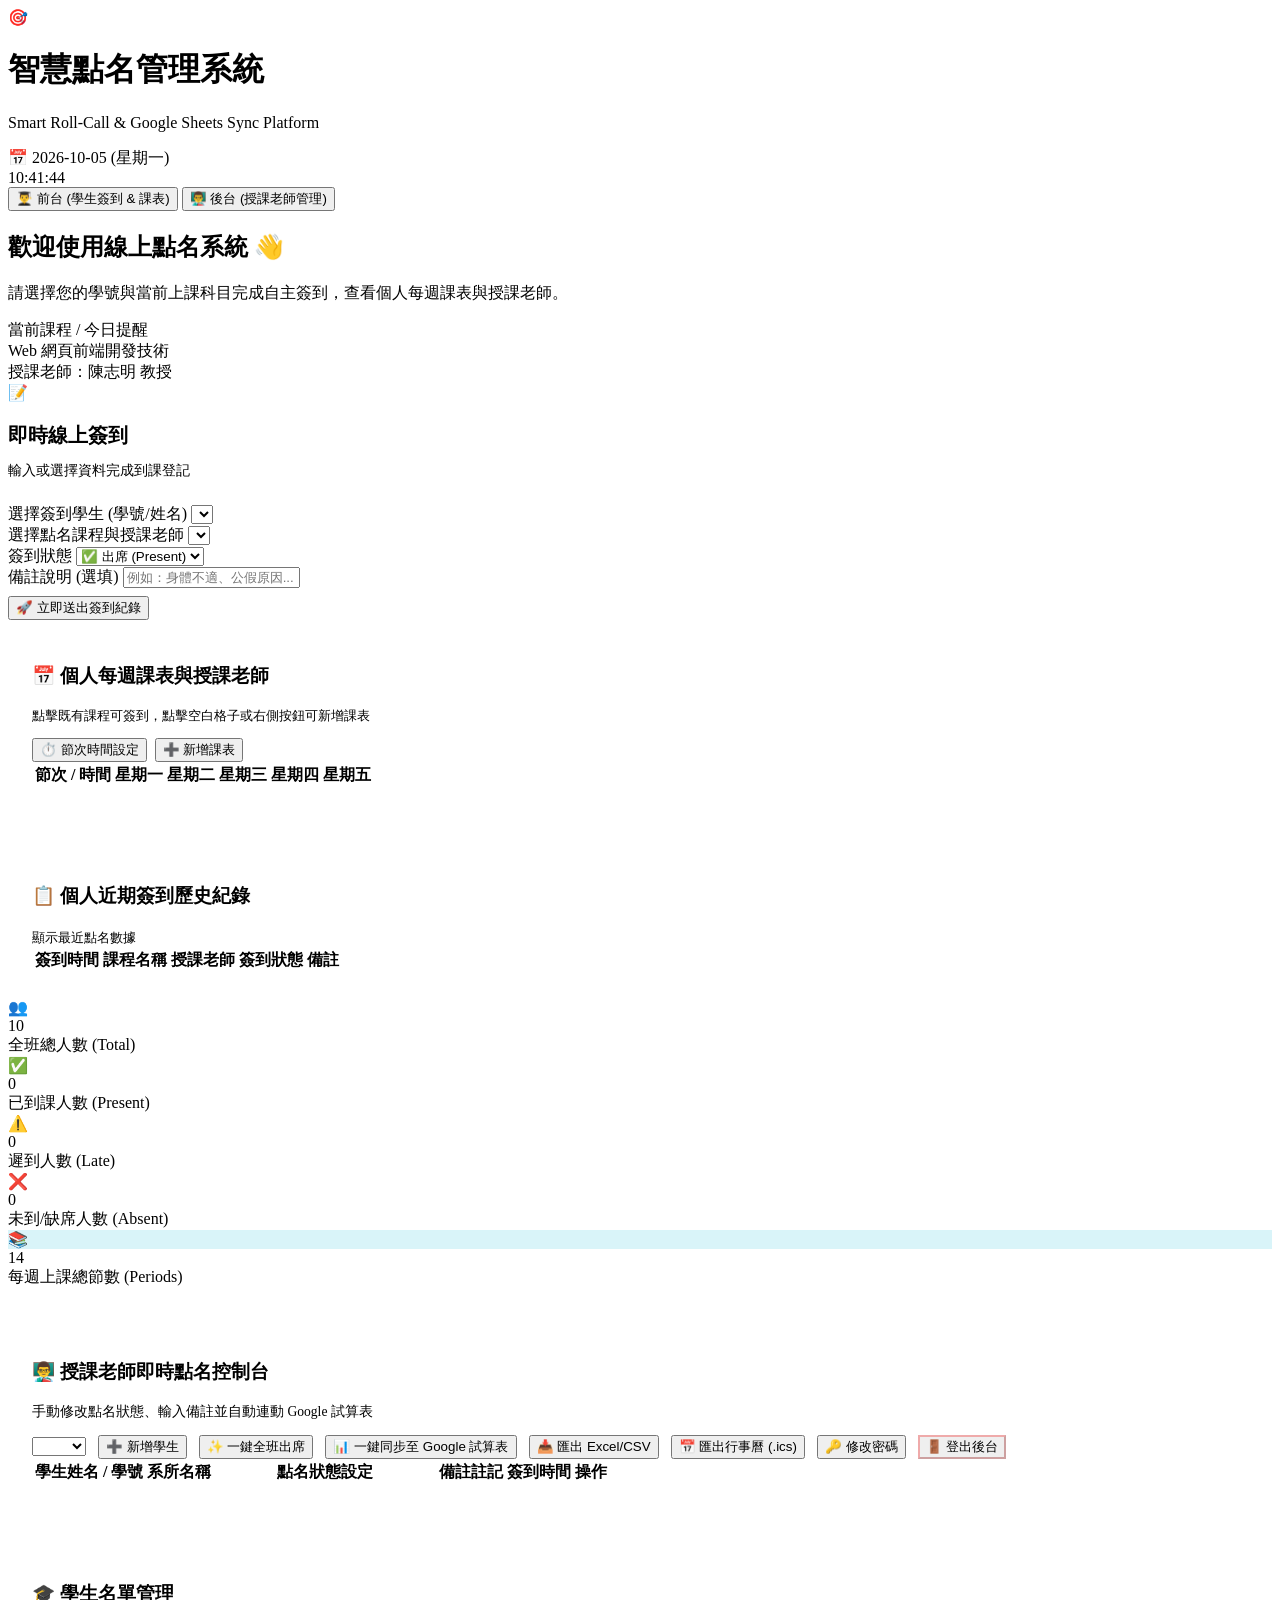
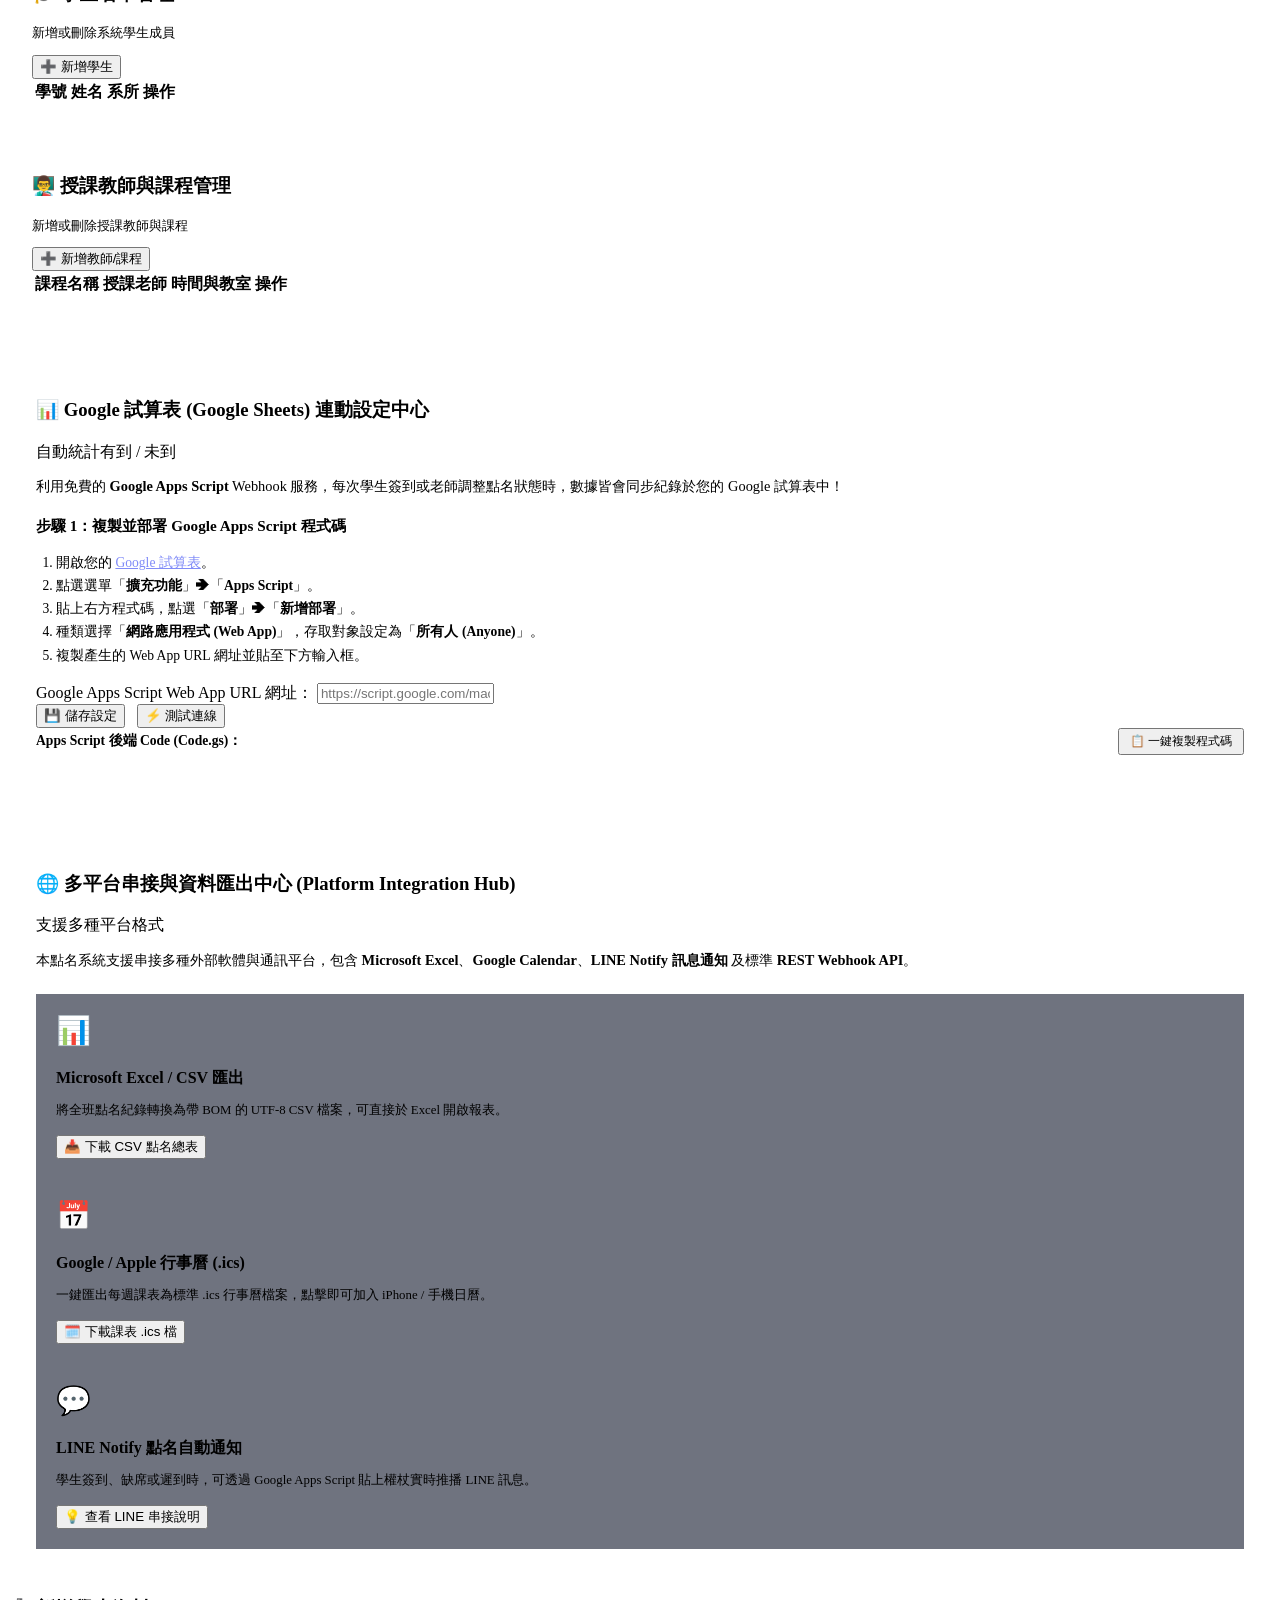
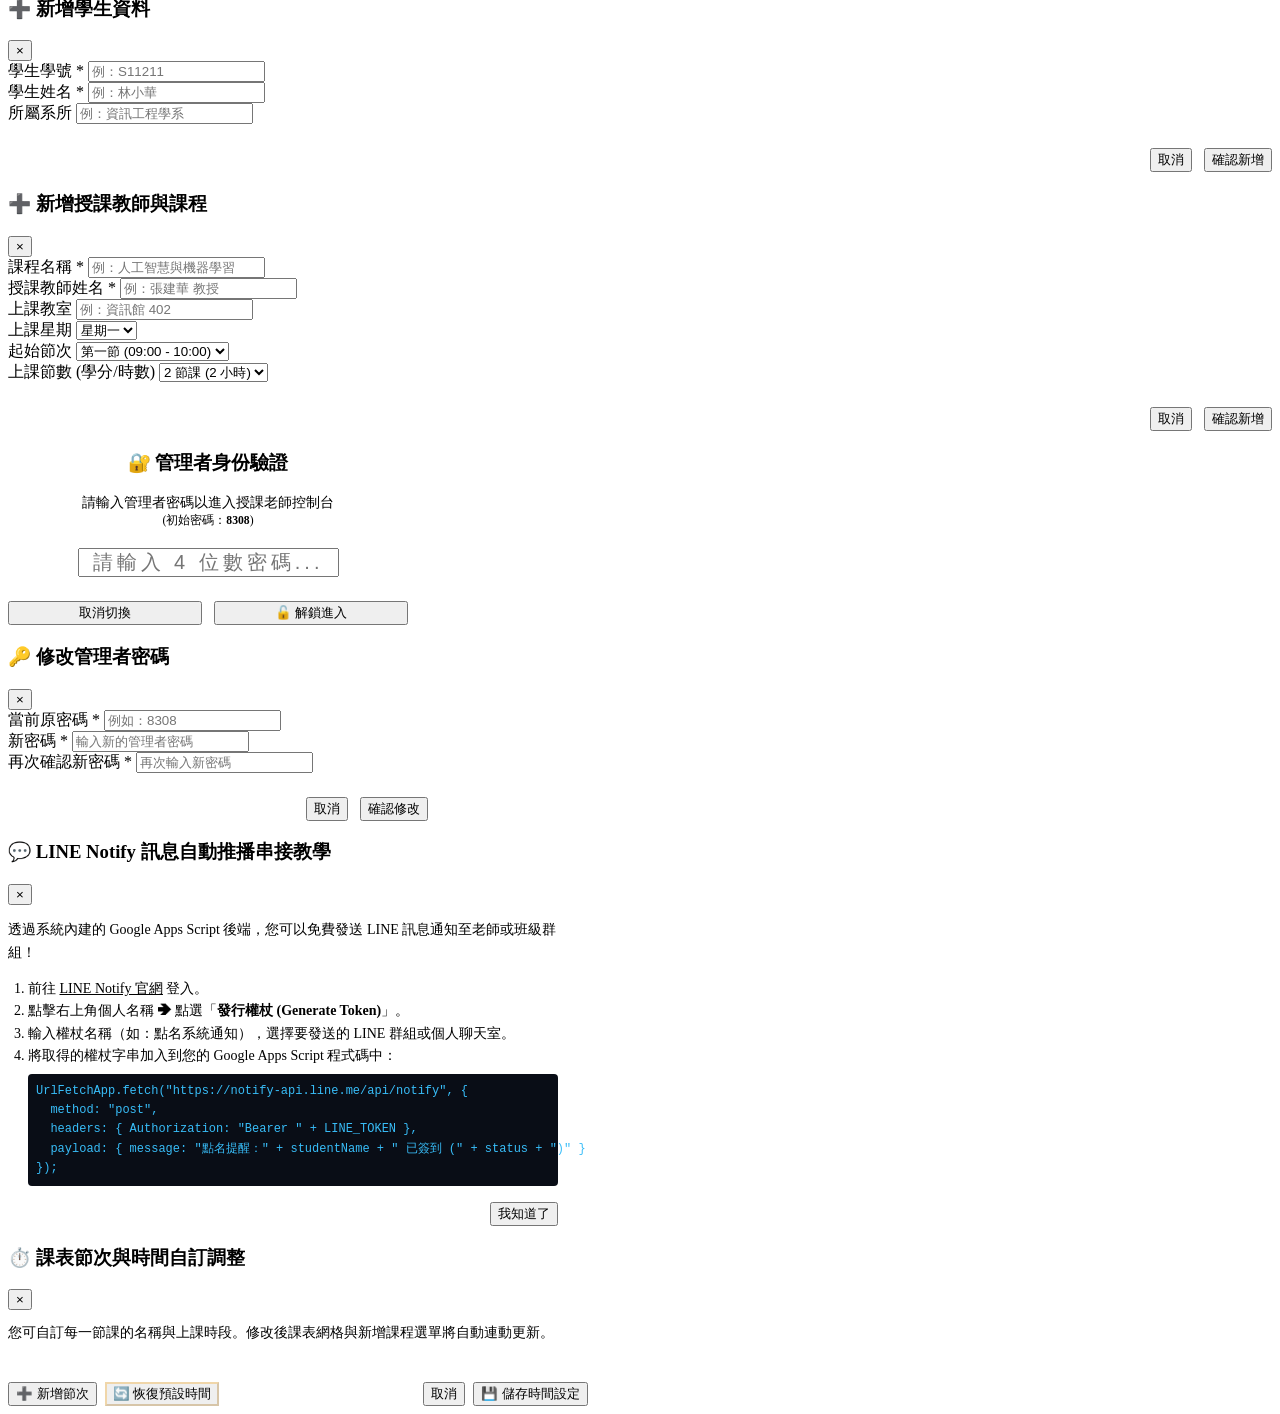
==== index.html @ 52d5bd43 "Add files via upload" ====
<!DOCTYPE html>
<html lang="zh-TW">
<head>
  <meta charset="UTF-8">
  <meta name="viewport" content="width=device-width, initial-scale=1.0">
  <title>智慧點名系統 - Google 試算表連動與個人課表</title>
  <meta name="description" content="包含 Google 試算表自動統計、今天日期時間顯示、個人課表及授課老師資訊的前後台智慧點名系統。">
  <!-- Stylesheets -->
  <link rel="stylesheet" href="css/style.css">
</head>
<body>

  <!-- Top Navigation Header -->
  <header class="app-header">
    <div class="brand-title">
      <div class="brand-icon">🎯</div>
      <div class="brand-text">
        <h1>智慧點名管理系統</h1>
        <p>Smart Roll-Call & Google Sheets Sync Platform</p>
      </div>
    </div>

    <!-- Today's Date & Live Time Widget -->
    <div class="datetime-header-widget">
      <div class="datetime-date" id="header-date">📅 2026-10-05 (星期一)</div>
      <div class="datetime-time" id="header-time">10:41:44</div>
    </div>

    <!-- Role Switcher Tabs (前台/後台) -->
    <div class="role-switch-container">
      <button id="btn-role-student" class="role-btn active">
        <span>👨‍🎓</span> 前台 (學生簽到 & 課表)
      </button>
      <button id="btn-role-teacher" class="role-btn">
        <span>👨‍🏫</span> 後台 (授課老師管理)
      </button>
    </div>
  </header>

  <!-- Main Content Layout -->
  <main class="app-content">

    <!-- =================================================================== -->
    <!-- FRONT-END: STUDENT PORTAL (前台：學生簽到 & 個人課表)               -->
    <!-- =================================================================== -->
    <section id="view-student-portal" class="view-section active-view">
      
      <!-- Banner -->
      <div class="hero-banner">
        <div class="hero-text">
          <h2>歡迎使用線上點名系統 👋</h2>
          <p>請選擇您的學號與當前上課科目完成自主簽到，查看個人每週課表與授課老師。</p>
        </div>
        <div class="today-course-badge">
          <div class="label">當前課程 / 今日提醒</div>
          <div class="title" id="hero-current-course">Web 網頁前端開發技術</div>
          <div class="teacher" id="hero-current-teacher">授課老師：陳志明 教授</div>
        </div>
      </div>

      <div class="grid-sidebar">
        
        <!-- Left: Quick Check-In Form Card -->
        <div class="glass-panel checkin-card">
          <div class="checkin-avatar-wrap">
            <div class="checkin-avatar">📝</div>
          </div>
          <h3 style="margin-bottom: 0.5rem; font-size: 1.25rem;">即時線上簽到</h3>
          <p style="font-size: 0.85rem; color: var(--text-muted); margin-bottom: 1.5rem;">輸入或選擇資料完成到課登記</p>

          <div class="input-group">
            <label for="checkin-student-select">選擇簽到學生 (學號/姓名)</label>
            <select id="checkin-student-select" class="custom-input select-input">
              <!-- Populated dynamically -->
            </select>
          </div>

          <div class="input-group">
            <label for="checkin-course-select">選擇點名課程與授課老師</label>
            <select id="checkin-course-select" class="custom-input select-input">
              <!-- Populated dynamically -->
            </select>
          </div>

          <div class="input-group">
            <label for="checkin-status-select">簽到狀態</label>
            <select id="checkin-status-select" class="custom-input select-input">
              <option value="出席">✅ 出席 (Present)</option>
              <option value="遲到">⚠️ 遲到 (Late)</option>
              <option value="請假">ℹ️ 請假 (Leave)</option>
              <option value="缺席">❌ 缺席 (Absent)</option>
            </select>
          </div>

          <div class="input-group">
            <label for="checkin-note-input">備註說明 (選填)</label>
            <input type="text" id="checkin-note-input" class="custom-input" placeholder="例如：身體不適、公假原因..." />
          </div>

          <button id="btn-checkin-submit" class="btn btn-primary btn-full" style="margin-top: 0.5rem;">
            <span>🚀</span> 立即送出簽到紀錄
          </button>
        </div>

        <!-- Right: Student Personal Timetable (個人課表) -->
        <div class="glass-panel" style="padding: 1.5rem;">
          <div class="section-header">
            <div>
              <h3><span>📅</span> 個人每週課表與授課老師</h3>
              <p style="font-size: 0.8rem; color: var(--text-muted);">點擊既有課程可簽到，點擊空白格子或右側按鈕可新增課表</p>
            </div>
            <div style="display:flex; gap:0.5rem; flex-wrap:wrap;">
              <button class="btn btn-outline btn-sm" onclick="openTimeslotsEditorModal()">
                <span>⏱️</span> 節次時間設定
              </button>
              <button class="btn btn-primary btn-sm" onclick="openAddCourseModal()">
                <span>➕</span> 新增課表
              </button>
            </div>
          </div>

          <div class="timetable-wrapper">
            <table class="timetable">
              <thead>
                <tr>
                  <th class="period-col">節次 / 時間</th>
                  <th>星期一</th>
                  <th>星期二</th>
                  <th>星期三</th>
                  <th>星期四</th>
                  <th>星期五</th>
                </tr>
              </thead>
              <tbody id="timetable-grid-body">
                <!-- Timetable rows rendered via JS -->
              </tbody>
            </table>
          </div>
        </div>
      </div>

      <!-- Recent Personal Records Table -->
      <div class="glass-panel" style="margin-top: 1.75rem; padding: 1.5rem;">
        <div class="section-header">
          <h3><span>📋</span> 個人近期簽到歷史紀錄</h3>
          <span style="font-size: 0.8rem; color: var(--text-muted);">顯示最近點名數據</span>
        </div>

        <div class="data-table-container">
          <table class="data-table">
            <thead>
              <tr>
                <th>簽到時間</th>
                <th>課程名稱</th>
                <th>授課老師</th>
                <th>簽到狀態</th>
                <th>備註</th>
              </tr>
            </thead>
            <tbody id="student-history-tbody">
              <!-- Populated dynamically -->
            </tbody>
          </table>
        </div>
      </div>

    </section>

    <!-- =================================================================== -->
    <!-- BACK-END: TEACHER & ADMIN PORTAL (後台：授課老師管理 & 試算表統計)   -->
    <!-- =================================================================== -->
    <section id="view-teacher-portal" class="view-section">
      
      <!-- Top Stat Overview Cards -->
      <div class="grid-4" style="margin-bottom: 1.75rem; grid-template-columns: repeat(5, 1fr);">
        <div class="glass-panel stat-card">
          <div class="stat-icon total">👥</div>
          <div class="stat-info">
            <div class="num" id="stat-total-val">10</div>
            <div class="label">全班總人數 (Total)</div>
          </div>
        </div>

        <div class="glass-panel stat-card">
          <div class="stat-icon present">✅</div>
          <div class="stat-info">
            <div class="num" id="stat-present-val" style="color:var(--status-present);">0</div>
            <div class="label">已到課人數 (Present)</div>
          </div>
        </div>

        <div class="glass-panel stat-card">
          <div class="stat-icon late">⚠️</div>
          <div class="stat-info">
            <div class="num" id="stat-late-val" style="color:var(--status-late);">0</div>
            <div class="label">遲到人數 (Late)</div>
          </div>
        </div>

        <div class="glass-panel stat-card">
          <div class="stat-icon absent">❌</div>
          <div class="stat-info">
            <div class="num" id="stat-absent-val" style="color:var(--status-absent);">0</div>
            <div class="label">未到/缺席人數 (Absent)</div>
          </div>
        </div>

        <div class="glass-panel stat-card">
          <div class="stat-icon total" style="background:rgba(6,182,212,0.15); color:var(--accent-cyan); border-color:rgba(6,182,212,0.3);">📚</div>
          <div class="stat-info">
            <div class="num" id="stat-periods-val" style="color:var(--accent-cyan);">14</div>
            <div class="label">每週上課總節數 (Periods)</div>
          </div>
        </div>
      </div>

      <!-- Action Bar & Roll-Call Management -->
      <div class="glass-panel" style="padding: 1.5rem; margin-bottom: 1.75rem;">
        <div class="section-header" style="flex-wrap: wrap; gap: 1rem;">
          <div>
            <h3><span>👨‍🏫</span> 授課老師即時點名控制台</h3>
            <p style="font-size: 0.85rem; color: var(--text-muted);">手動修改點名狀態、輸入備註並自動連動 Google 試算表</p>
          </div>

          <div style="display:flex; gap: 0.75rem; flex-wrap: wrap; align-items: center;">
            <select id="admin-course-filter" class="custom-input select-input" style="width: auto; padding-right: 2rem;">
              <!-- Populated dynamically -->
            </select>

            <button class="btn btn-outline btn-sm" onclick="openModal('modal-add-student')">
              <span>➕</span> 新增學生
            </button>

            <button class="btn btn-success btn-sm" onclick="markAllPresent()">
              <span>✨</span> 一鍵全班出席
            </button>

            <button id="btn-sync-gsheet-now" class="btn btn-primary btn-sm">
              <span>📊</span> 一鍵同步至 Google 試算表
            </button>

            <button class="btn btn-outline btn-sm" onclick="exportAttendanceToCSV()">
              <span>📥</span> 匯出 Excel/CSV
            </button>

            <button class="btn btn-outline btn-sm" onclick="exportTimetableToICS()">
              <span>📅</span> 匯出行事曆 (.ics)
            </button>

            <button class="btn btn-outline btn-sm" onclick="openModal('modal-change-password')">
              <span>🔑</span> 修改密碼
            </button>

            <button class="btn btn-outline btn-sm" style="color:var(--status-absent); border-color:rgba(239,68,68,0.4);" onclick="handleAdminLogout()">
              <span>🚪</span> 登出後台
            </button>
          </div>
        </div>

        <!-- Student Roll Call List Table -->
        <div class="data-table-container">
          <table class="data-table">
            <thead>
              <tr>
                <th>學生姓名 / 學號</th>
                <th>系所名稱</th>
                <th style="min-width: 220px;">點名狀態設定</th>
                <th>備註註記</th>
                <th>簽到時間</th>
                <th>操作</th>
              </tr>
            </thead>
            <tbody id="admin-rollcall-tbody">
              <!-- Populated dynamically via JS -->
            </tbody>
          </table>
        </div>
      </div>

      <!-- Student & Teacher Management Grid -->
      <div class="grid-2" style="margin-bottom: 1.75rem;">
        
        <!-- Student Roster Management Card -->
        <div class="glass-panel" style="padding: 1.5rem;">
          <div class="section-header">
            <div>
              <h3><span>🎓</span> 學生名單管理</h3>
              <p style="font-size: 0.8rem; color: var(--text-muted);">新增或刪除系統學生成員</p>
            </div>
            <button class="btn btn-primary btn-sm" onclick="openModal('modal-add-student')">
              <span>➕</span> 新增學生
            </button>
          </div>

          <div class="data-table-container" style="max-height: 280px; overflow-y: auto;">
            <table class="data-table">
              <thead>
                <tr>
                  <th>學號</th>
                  <th>姓名</th>
                  <th>系所</th>
                  <th style="text-align: right;">操作</th>
                </tr>
              </thead>
              <tbody id="admin-student-list-tbody">
                <!-- Rendered via JS -->
              </tbody>
            </table>
          </div>
        </div>

        <!-- Teacher & Course Management Card -->
        <div class="glass-panel" style="padding: 1.5rem;">
          <div class="section-header">
            <div>
              <h3><span>👨‍🏫</span> 授課教師與課程管理</h3>
              <p style="font-size: 0.8rem; color: var(--text-muted);">新增或刪除授課教師與課程</p>
            </div>
            <button class="btn btn-primary btn-sm" onclick="openModal('modal-add-course')">
              <span>➕</span> 新增教師/課程
            </button>
          </div>

          <div class="data-table-container" style="max-height: 280px; overflow-y: auto;">
            <table class="data-table">
              <thead>
                <tr>
                  <th>課程名稱</th>
                  <th>授課老師</th>
                  <th>時間與教室</th>
                  <th style="text-align: right;">操作</th>
                </tr>
              </thead>
              <tbody id="admin-course-list-tbody">
                <!-- Rendered via JS -->
              </tbody>
            </table>
          </div>
        </div>

      </div>

      <!-- Google Sheets Setup & Configuration Panel -->
      <div class="glass-panel gsheet-config-card" style="padding: 1.75rem;">
        <div class="section-header">
          <h3><span>📊</span> Google 試算表 (Google Sheets) 連動設定中心</h3>
          <span class="status-pill present">自動統計有到 / 未到</span>
        </div>
        
        <p style="font-size: 0.9rem; color: var(--text-muted); margin-bottom: 1.25rem;">
          利用免費的 <strong>Google Apps Script</strong> Webhook 服務，每次學生簽到或老師調整點名狀態時，數據皆會同步紀錄於您的 Google 試算表中！
        </p>

        <div class="grid-2">
          
          <!-- Left: Apps Script Code Setup Instructions -->
          <div>
            <h4 style="font-size: 0.95rem; margin-bottom: 0.5rem; color: var(--accent-cyan);">步驟 1：複製並部署 Google Apps Script 程式碼</h4>
            <ol style="font-size: 0.85rem; color: var(--text-muted); padding-left: 1.25rem; line-height: 1.7; margin-bottom: 1rem;">
              <li>開啟您的 <a href="https://sheets.google.com" target="_blank" style="color: #818cf8;">Google 試算表</a>。</li>
              <li>點選選單「<strong>擴充功能</strong>」➔「<strong>Apps Script</strong>」。</li>
              <li>貼上右方程式碼，點選「<strong>部署</strong>」➔「<strong>新增部署</strong>」。</li>
              <li>種類選擇「<strong>網路應用程式 (Web App)</strong>」，存取對象設定為「<strong>所有人 (Anyone)</strong>」。</li>
              <li>複製產生的 Web App URL 網址並貼至下方輸入框。</li>
            </ol>

            <div class="input-group">
              <label for="gsheet-url-input">Google Apps Script Web App URL 網址：</label>
              <input type="text" id="gsheet-url-input" class="custom-input" placeholder="https://script.google.com/macros/s/.../exec" />
            </div>

            <div style="display: flex; gap: 0.75rem;">
              <button id="btn-save-gsheet-url" class="btn btn-primary btn-sm">💾 儲存設定</button>
              <button id="btn-test-gsheet" class="btn btn-outline btn-sm">⚡ 測試連線</button>
            </div>
          </div>

          <!-- Right: Code Generator Box -->
          <div style="position: relative;">
            <div style="display:flex; justify-content:space-between; align-items:center; margin-bottom: 0.4rem;">
              <span style="font-size: 0.85rem; font-weight: 600; color: var(--text-muted);">Apps Script 後端 Code (Code.gs)：</span>
              <button id="btn-copy-gas-code" class="btn btn-outline btn-sm" style="padding: 0.2rem 0.6rem; font-size: 0.75rem;">📋 一鍵複製程式碼</button>
            </div>
            <pre class="code-box" id="gas-script-code"><!-- Code.gs injected --></pre>
          </div>

        </div>

      </div>

      <!-- Multi-Platform Integration & Data Export Hub -->
      <div class="glass-panel" style="padding: 1.75rem; margin-top: 1.75rem;">
        <div class="section-header">
          <h3><span>🌐</span> 多平台串接與資料匯出中心 (Platform Integration Hub)</h3>
          <span class="status-pill present">支援多種平台格式</span>
        </div>

        <p style="font-size: 0.9rem; color: var(--text-muted); margin-bottom: 1.5rem;">
          本點名系統支援串接多種外部軟體與通訊平台，包含 <strong>Microsoft Excel</strong>、<strong>Google Calendar</strong>、<strong>LINE Notify 訊息通知</strong> 及標準 <strong>REST Webhook API</strong>。
        </p>

        <div class="grid-3">
          
          <!-- Card 1: Excel / CSV Export -->
          <div style="background: rgba(15,23,42,0.6); padding: 1.25rem; border-radius: var(--radius-md); border: 1px solid var(--border-color);">
            <div style="font-size: 1.75rem; margin-bottom: 0.5rem;">📊</div>
            <h4 style="font-size: 1rem; margin-bottom: 0.35rem;">Microsoft Excel / CSV 匯出</h4>
            <p style="font-size: 0.8rem; color: var(--text-muted); margin-bottom: 1rem;">將全班點名紀錄轉換為帶 BOM 的 UTF-8 CSV 檔案，可直接於 Excel 開啟報表。</p>
            <button class="btn btn-outline btn-sm btn-full" onclick="exportAttendanceToCSV()">📥 下載 CSV 點名總表</button>
          </div>

          <!-- Card 2: Google / Apple Calendar -->
          <div style="background: rgba(15,23,42,0.6); padding: 1.25rem; border-radius: var(--radius-md); border: 1px solid var(--border-color);">
            <div style="font-size: 1.75rem; margin-bottom: 0.5rem;">📅</div>
            <h4 style="font-size: 1rem; margin-bottom: 0.35rem;">Google / Apple 行事曆 (.ics)</h4>
            <p style="font-size: 0.8rem; color: var(--text-muted); margin-bottom: 1rem;">一鍵匯出每週課表為標準 .ics 行事曆檔案，點擊即可加入 iPhone / 手機日曆。</p>
            <button class="btn btn-outline btn-sm btn-full" onclick="exportTimetableToICS()">🗓️ 下載課表 .ics 檔</button>
          </div>

          <!-- Card 3: LINE Bot / LINE Notify -->
          <div style="background: rgba(15,23,42,0.6); padding: 1.25rem; border-radius: var(--radius-md); border: 1px solid var(--border-color);">
            <div style="font-size: 1.75rem; margin-bottom: 0.5rem;">💬</div>
            <h4 style="font-size: 1rem; margin-bottom: 0.35rem;">LINE Notify 點名自動通知</h4>
            <p style="font-size: 0.8rem; color: var(--text-muted); margin-bottom: 1rem;">學生簽到、缺席或遲到時，可透過 Google Apps Script 貼上權杖實時推播 LINE 訊息。</p>
            <button class="btn btn-outline btn-sm btn-full" onclick="openModal('modal-line-notify-info')">💡 查看 LINE 串接說明</button>
          </div>

        </div>
      </div>

    </section>

  </main>

  <!-- =================================================================== -->
  <!-- MODAL: ADD NEW STUDENT (新增學生彈出視窗)                           -->
  <!-- =================================================================== -->
  <div id="modal-add-student" class="modal-overlay">
    <div class="modal-content">
      <div class="modal-header">
        <h3>➕ 新增學生資料</h3>
        <button class="modal-close" onclick="closeModal('modal-add-student')">&times;</button>
      </div>
      <div class="input-group">
        <label for="new-student-id">學生學號 *</label>
        <input type="text" id="new-student-id" class="custom-input" placeholder="例：S11211" />
      </div>
      <div class="input-group">
        <label for="new-student-name">學生姓名 *</label>
        <input type="text" id="new-student-name" class="custom-input" placeholder="例：林小華" />
      </div>
      <div class="input-group">
        <label for="new-student-dept">所屬系所</label>
        <input type="text" id="new-student-dept" class="custom-input" placeholder="例：資訊工程學系" />
      </div>
      <div style="display:flex; justify-content:flex-end; gap:0.75rem; margin-top: 1.5rem;">
        <button class="btn btn-outline" onclick="closeModal('modal-add-student')">取消</button>
        <button id="btn-add-student-submit" class="btn btn-primary">確認新增</button>
      </div>
    </div>
  </div>

  <!-- =================================================================== -->
  <!-- MODAL: ADD NEW TEACHER & COURSE (新增授課教師與課程彈出視窗)          -->
  <!-- =================================================================== -->
  <div id="modal-add-course" class="modal-overlay">
    <div class="modal-content">
      <div class="modal-header">
        <h3>➕ 新增授課教師與課程</h3>
        <button class="modal-close" onclick="closeModal('modal-add-course')">&times;</button>
      </div>
      <div class="input-group">
        <label for="new-course-name">課程名稱 *</label>
        <input type="text" id="new-course-name" class="custom-input" placeholder="例：人工智慧與機器學習" />
      </div>
      <div class="input-group">
        <label for="new-course-teacher">授課教師姓名 *</label>
        <input type="text" id="new-course-teacher" class="custom-input" placeholder="例：張建華 教授" />
      </div>
      <div class="input-group">
        <label for="new-course-room">上課教室</label>
        <input type="text" id="new-course-room" class="custom-input" placeholder="例：資訊館 402" />
      </div>
      <div class="grid-3">
        <div class="input-group">
          <label for="new-course-day">上課星期</label>
          <select id="new-course-day" class="custom-input select-input">
            <option value="1">星期一</option>
            <option value="2">星期二</option>
            <option value="3">星期三</option>
            <option value="4">星期四</option>
            <option value="5">星期五</option>
          </select>
        </div>
        <div class="input-group">
          <label for="new-course-period">起始節次</label>
          <select id="new-course-period" class="custom-input select-input">
            <option value="1">第一節 (09:00 - 10:00)</option>
            <option value="2">第二節 (10:10 - 11:00)</option>
            <option value="3">第三節 (11:10 - 12:00)</option>
            <option value="4">第四節 (13:30 - 14:20)</option>
            <option value="5">第五節 (14:30 - 15:20)</option>
            <option value="6">第六節 (15:30 - 16:20)</option>
          </select>
        </div>
        <div class="input-group">
          <label for="new-course-periods">上課節數 (學分/時數)</label>
          <select id="new-course-periods" class="custom-input select-input">
            <option value="1">1 節課 (1 小時)</option>
            <option value="2" selected>2 節課 (2 小時)</option>
            <option value="3">3 節課 (3 小時)</option>
            <option value="4">4 節課 (4 小時)</option>
          </select>
        </div>
      </div>
      <div style="display:flex; justify-content:flex-end; gap:0.75rem; margin-top: 1.5rem;">
        <button class="btn btn-outline" onclick="closeModal('modal-add-course')">取消</button>
        <button id="btn-add-course-submit" class="btn btn-primary">確認新增</button>
      </div>
    </div>
  </div>

  <!-- =================================================================== -->
  <!-- MODAL: ADMIN LOGIN (後台密碼驗證彈出視窗)                           -->
  <!-- =================================================================== -->
  <div id="modal-admin-login" class="modal-overlay">
    <div class="modal-content" style="max-width: 400px; text-align: center;">
      <div class="modal-header">
        <h3 style="width:100%; text-align:center;">🔐 管理者身份驗證</h3>
      </div>
      <p style="font-size: 0.875rem; color: var(--text-muted); margin-bottom: 1.25rem;">
        請輸入管理者密碼以進入授課老師控制台<br><small style="color:var(--accent-cyan);">(初始密碼：<strong>8308</strong>)</small>
      </p>

      <div class="input-group">
        <input type="password" id="admin-login-pwd" class="custom-input" placeholder="請輸入 4 位數密碼..." style="text-align: center; font-size: 1.25rem; letter-spacing: 0.2em;" />
        <div id="admin-login-error" style="color: var(--status-absent); font-size: 0.85rem; margin-top: 0.5rem; display: none;"></div>
      </div>

      <div style="display:flex; justify-content:space-between; gap:0.75rem; margin-top: 1.5rem;">
        <button class="btn btn-outline" style="flex:1;" onclick="cancelAdminLogin()">取消切換</button>
        <button id="btn-admin-login-submit" class="btn btn-primary" style="flex:1;">🔓 解鎖進入</button>
      </div>
    </div>
  </div>

  <!-- =================================================================== -->
  <!-- MODAL: CHANGE ADMIN PASSWORD (修改管理者密碼彈出視窗)               -->
  <!-- =================================================================== -->
  <div id="modal-change-password" class="modal-overlay">
    <div class="modal-content" style="max-width: 420px;">
      <div class="modal-header">
        <h3>🔑 修改管理者密碼</h3>
        <button class="modal-close" onclick="closeModal('modal-change-password')">&times;</button>
      </div>
      
      <div class="input-group">
        <label for="pwd-old">當前原密碼 *</label>
        <input type="password" id="pwd-old" class="custom-input" placeholder="例如：8308" />
      </div>

      <div class="input-group">
        <label for="pwd-new">新密碼 *</label>
        <input type="password" id="pwd-new" class="custom-input" placeholder="輸入新的管理者密碼" />
      </div>

      <div class="input-group">
        <label for="pwd-confirm">再次確認新密碼 *</label>
        <input type="password" id="pwd-confirm" class="custom-input" placeholder="再次輸入新密碼" />
      </div>

      <div style="display:flex; justify-content:flex-end; gap:0.75rem; margin-top: 1.5rem;">
        <button class="btn btn-outline" onclick="closeModal('modal-change-password')">取消</button>
        <button id="btn-change-pwd-submit" class="btn btn-primary">確認修改</button>
      </div>
    </div>
  </div>

  <!-- =================================================================== -->
  <!-- MODAL: LINE NOTIFY INTEGRATION INFO (LINE 串接說明視窗)               -->
  <!-- =================================================================== -->
  <div id="modal-line-notify-info" class="modal-overlay">
    <div class="modal-content" style="max-width: 550px;">
      <div class="modal-header">
        <h3>💬 LINE Notify 訊息自動推播串接教學</h3>
        <button class="modal-close" onclick="closeModal('modal-line-notify-info')">&times;</button>
      </div>
      
      <div style="font-size: 0.875rem; color: var(--text-muted); line-height: 1.6;">
        <p style="margin-bottom: 0.75rem;">
          透過系統內建的 Google Apps Script 後端，您可以免費發送 LINE 訊息通知至老師或班級群組！
        </p>
        <ol style="padding-left: 1.25rem; margin-bottom: 1rem;">
          <li>前往 <a href="https://notify-bot.line.me/zh_TW/" target="_blank" style="color:var(--accent-cyan);">LINE Notify 官網</a> 登入。</li>
          <li>點擊右上角個人名稱 ➔ 點選「<strong>發行權杖 (Generate Token)</strong>」。</li>
          <li>輸入權杖名稱（如：點名系統通知），選擇要發送的 LINE 群組或個人聊天室。</li>
          <li>將取得的權杖字串加入到您的 Google Apps Script 程式碼中：
            <pre style="background:#090d16; color:#38bdf8; padding:0.5rem; margin-top:0.4rem; border-radius:4px; font-family:monospace; font-size:0.75rem;">UrlFetchApp.fetch("https://notify-api.line.me/api/notify", {
  method: "post",
  headers: { Authorization: "Bearer " + LINE_TOKEN },
  payload: { message: "點名提醒：" + studentName + " 已簽到 (" + status + ")" }
});</pre>
          </li>
        </ol>
      </div>

      <div style="display:flex; justify-content:flex-end; margin-top: 1rem;">
        <button class="btn btn-primary btn-sm" onclick="closeModal('modal-line-notify-info')">我知道了</button>
      </div>
    </div>
  </div>

  <!-- =================================================================== -->
  <!-- MODAL: EDIT TIMETABLE PERIOD TIMES (課表節次與時間自訂調整視窗)       -->
  <!-- =================================================================== -->
  <div id="modal-edit-timeslots" class="modal-overlay">
    <div class="modal-content" style="max-width: 580px;">
      <div class="modal-header">
        <h3>⏱️ 課表節次與時間自訂調整</h3>
        <button class="modal-close" onclick="closeModal('modal-edit-timeslots')">&times;</button>
      </div>
      
      <p style="font-size: 0.85rem; color: var(--text-muted); margin-bottom: 1.25rem;">
        您可自訂每一節課的名稱與上課時段。修改後課表網格與新增課程選單將自動連動更新。
      </p>

      <div id="timeslots-editor-list" style="max-height: 320px; overflow-y: auto; padding-right: 0.25rem;">
        <!-- Dynamically rendered via JS -->
      </div>

      <div style="display:flex; justify-content:space-between; align-items:center; margin-top: 1.25rem;">
        <div style="display:flex; gap:0.5rem;">
          <button class="btn btn-outline btn-sm" onclick="addTimeSlotRow()">➕ 新增節次</button>
          <button class="btn btn-outline btn-sm" style="color:var(--status-late); border-color:rgba(245,158,11,0.3);" onclick="resetTimeSlotsToDefault()">🔄 恢復預設時間</button>
        </div>
        <div style="display:flex; gap:0.5rem;">
          <button class="btn btn-outline btn-sm" onclick="closeModal('modal-edit-timeslots')">取消</button>
          <button id="btn-save-timeslots" class="btn btn-primary btn-sm" onclick="saveCustomTimeSlots()">💾 儲存時間設定</button>
        </div>
      </div>
    </div>
  </div>

  <!-- Toast Container -->
  <div id="toast-container" class="toast-container"></div>

  <!-- Scripts -->
  <script src="js/data.js"></script>
  <script src="js/googleSheets.js"></script>
  <script src="js/app.js"></script>
</body>
</html>
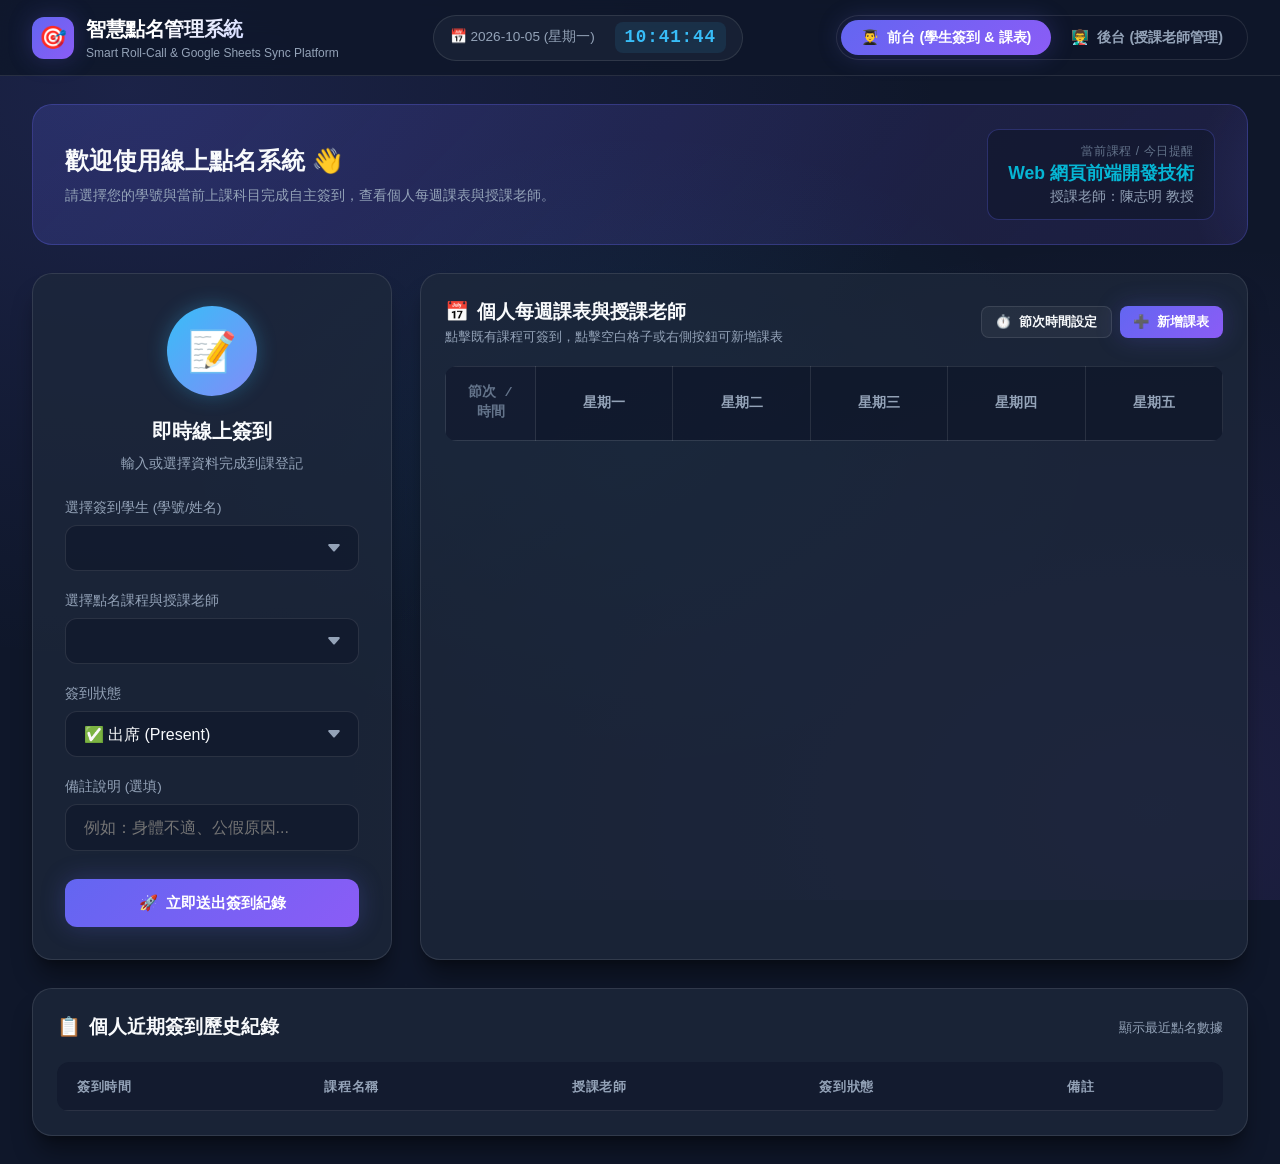
==== commit eae207b4: "Add files via upload" ====
--- a/index.html
+++ b/index.html
@@ -1,13 +1,15 @@
 <!DOCTYPE html>
 <html lang="zh-TW">
+
 <head>
   <meta charset="UTF-8">
   <meta name="viewport" content="width=device-width, initial-scale=1.0">
   <title>智慧點名系統 - Google 試算表連動與個人課表</title>
   <meta name="description" content="包含 Google 試算表自動統計、今天日期時間顯示、個人課表及授課老師資訊的前後台智慧點名系統。">
   <!-- Stylesheets -->
-  <link rel="stylesheet" href="css/style.css">
+  <link rel="stylesheet" href="style.css">
 </head>
+
 <body>
 
   <!-- Top Navigation Header -->
@@ -44,7 +46,7 @@
     <!-- FRONT-END: STUDENT PORTAL (前台：學生簽到 & 個人課表)               -->
     <!-- =================================================================== -->
     <section id="view-student-portal" class="view-section active-view">
-      
+
       <!-- Banner -->
       <div class="hero-banner">
         <div class="hero-text">
@@ -59,7 +61,7 @@
       </div>
 
       <div class="grid-sidebar">
-        
+
         <!-- Left: Quick Check-In Form Card -->
         <div class="glass-panel checkin-card">
           <div class="checkin-avatar-wrap">
@@ -170,7 +172,7 @@
     <!-- BACK-END: TEACHER & ADMIN PORTAL (後台：授課老師管理 & 試算表統計)   -->
     <!-- =================================================================== -->
     <section id="view-teacher-portal" class="view-section">
-      
+
       <!-- Top Stat Overview Cards -->
       <div class="grid-4" style="margin-bottom: 1.75rem; grid-template-columns: repeat(5, 1fr);">
         <div class="glass-panel stat-card">
@@ -206,7 +208,9 @@
         </div>
 
         <div class="glass-panel stat-card">
-          <div class="stat-icon total" style="background:rgba(6,182,212,0.15); color:var(--accent-cyan); border-color:rgba(6,182,212,0.3);">📚</div>
+          <div class="stat-icon total"
+            style="background:rgba(6,182,212,0.15); color:var(--accent-cyan); border-color:rgba(6,182,212,0.3);">📚
+          </div>
           <div class="stat-info">
             <div class="num" id="stat-periods-val" style="color:var(--accent-cyan);">14</div>
             <div class="label">每週上課總節數 (Periods)</div>
@@ -223,7 +227,8 @@
           </div>
 
           <div style="display:flex; gap: 0.75rem; flex-wrap: wrap; align-items: center;">
-            <select id="admin-course-filter" class="custom-input select-input" style="width: auto; padding-right: 2rem;">
+            <select id="admin-course-filter" class="custom-input select-input"
+              style="width: auto; padding-right: 2rem;">
               <!-- Populated dynamically -->
             </select>
 
@@ -251,7 +256,8 @@
               <span>🔑</span> 修改密碼
             </button>
 
-            <button class="btn btn-outline btn-sm" style="color:var(--status-absent); border-color:rgba(239,68,68,0.4);" onclick="handleAdminLogout()">
+            <button class="btn btn-outline btn-sm" style="color:var(--status-absent); border-color:rgba(239,68,68,0.4);"
+              onclick="handleAdminLogout()">
               <span>🚪</span> 登出後台
             </button>
           </div>
@@ -279,7 +285,7 @@
 
       <!-- Student & Teacher Management Grid -->
       <div class="grid-2" style="margin-bottom: 1.75rem;">
-        
+
         <!-- Student Roster Management Card -->
         <div class="glass-panel" style="padding: 1.5rem;">
           <div class="section-header">
@@ -346,17 +352,19 @@
           <h3><span>📊</span> Google 試算表 (Google Sheets) 連動設定中心</h3>
           <span class="status-pill present">自動統計有到 / 未到</span>
         </div>
-        
+
         <p style="font-size: 0.9rem; color: var(--text-muted); margin-bottom: 1.25rem;">
           利用免費的 <strong>Google Apps Script</strong> Webhook 服務，每次學生簽到或老師調整點名狀態時，數據皆會同步紀錄於您的 Google 試算表中！
         </p>
 
         <div class="grid-2">
-          
+
           <!-- Left: Apps Script Code Setup Instructions -->
           <div>
-            <h4 style="font-size: 0.95rem; margin-bottom: 0.5rem; color: var(--accent-cyan);">步驟 1：複製並部署 Google Apps Script 程式碼</h4>
-            <ol style="font-size: 0.85rem; color: var(--text-muted); padding-left: 1.25rem; line-height: 1.7; margin-bottom: 1rem;">
+            <h4 style="font-size: 0.95rem; margin-bottom: 0.5rem; color: var(--accent-cyan);">步驟 1：複製並部署 Google Apps
+              Script 程式碼</h4>
+            <ol
+              style="font-size: 0.85rem; color: var(--text-muted); padding-left: 1.25rem; line-height: 1.7; margin-bottom: 1rem;">
               <li>開啟您的 <a href="https://sheets.google.com" target="_blank" style="color: #818cf8;">Google 試算表</a>。</li>
               <li>點選選單「<strong>擴充功能</strong>」➔「<strong>Apps Script</strong>」。</li>
               <li>貼上右方程式碼，點選「<strong>部署</strong>」➔「<strong>新增部署</strong>」。</li>
@@ -366,7 +374,8 @@
 
             <div class="input-group">
               <label for="gsheet-url-input">Google Apps Script Web App URL 網址：</label>
-              <input type="text" id="gsheet-url-input" class="custom-input" placeholder="https://script.google.com/macros/s/.../exec" />
+              <input type="text" id="gsheet-url-input" class="custom-input"
+                placeholder="https://script.google.com/macros/s/.../exec" />
             </div>
 
             <div style="display: flex; gap: 0.75rem;">
@@ -378,8 +387,10 @@
           <!-- Right: Code Generator Box -->
           <div style="position: relative;">
             <div style="display:flex; justify-content:space-between; align-items:center; margin-bottom: 0.4rem;">
-              <span style="font-size: 0.85rem; font-weight: 600; color: var(--text-muted);">Apps Script 後端 Code (Code.gs)：</span>
-              <button id="btn-copy-gas-code" class="btn btn-outline btn-sm" style="padding: 0.2rem 0.6rem; font-size: 0.75rem;">📋 一鍵複製程式碼</button>
+              <span style="font-size: 0.85rem; font-weight: 600; color: var(--text-muted);">Apps Script 後端 Code
+                (Code.gs)：</span>
+              <button id="btn-copy-gas-code" class="btn btn-outline btn-sm"
+                style="padding: 0.2rem 0.6rem; font-size: 0.75rem;">📋 一鍵複製程式碼</button>
             </div>
             <pre class="code-box" id="gas-script-code"><!-- Code.gs injected --></pre>
           </div>
@@ -396,33 +407,41 @@
         </div>
 
         <p style="font-size: 0.9rem; color: var(--text-muted); margin-bottom: 1.5rem;">
-          本點名系統支援串接多種外部軟體與通訊平台，包含 <strong>Microsoft Excel</strong>、<strong>Google Calendar</strong>、<strong>LINE Notify 訊息通知</strong> 及標準 <strong>REST Webhook API</strong>。
+          本點名系統支援串接多種外部軟體與通訊平台，包含 <strong>Microsoft Excel</strong>、<strong>Google Calendar</strong>、<strong>LINE Notify
+            訊息通知</strong> 及標準 <strong>REST Webhook API</strong>。
         </p>
 
         <div class="grid-3">
-          
+
           <!-- Card 1: Excel / CSV Export -->
-          <div style="background: rgba(15,23,42,0.6); padding: 1.25rem; border-radius: var(--radius-md); border: 1px solid var(--border-color);">
+          <div
+            style="background: rgba(15,23,42,0.6); padding: 1.25rem; border-radius: var(--radius-md); border: 1px solid var(--border-color);">
             <div style="font-size: 1.75rem; margin-bottom: 0.5rem;">📊</div>
             <h4 style="font-size: 1rem; margin-bottom: 0.35rem;">Microsoft Excel / CSV 匯出</h4>
-            <p style="font-size: 0.8rem; color: var(--text-muted); margin-bottom: 1rem;">將全班點名紀錄轉換為帶 BOM 的 UTF-8 CSV 檔案，可直接於 Excel 開啟報表。</p>
+            <p style="font-size: 0.8rem; color: var(--text-muted); margin-bottom: 1rem;">將全班點名紀錄轉換為帶 BOM 的 UTF-8 CSV
+              檔案，可直接於 Excel 開啟報表。</p>
             <button class="btn btn-outline btn-sm btn-full" onclick="exportAttendanceToCSV()">📥 下載 CSV 點名總表</button>
           </div>
 
           <!-- Card 2: Google / Apple Calendar -->
-          <div style="background: rgba(15,23,42,0.6); padding: 1.25rem; border-radius: var(--radius-md); border: 1px solid var(--border-color);">
+          <div
+            style="background: rgba(15,23,42,0.6); padding: 1.25rem; border-radius: var(--radius-md); border: 1px solid var(--border-color);">
             <div style="font-size: 1.75rem; margin-bottom: 0.5rem;">📅</div>
             <h4 style="font-size: 1rem; margin-bottom: 0.35rem;">Google / Apple 行事曆 (.ics)</h4>
-            <p style="font-size: 0.8rem; color: var(--text-muted); margin-bottom: 1rem;">一鍵匯出每週課表為標準 .ics 行事曆檔案，點擊即可加入 iPhone / 手機日曆。</p>
+            <p style="font-size: 0.8rem; color: var(--text-muted); margin-bottom: 1rem;">一鍵匯出每週課表為標準 .ics 行事曆檔案，點擊即可加入
+              iPhone / 手機日曆。</p>
             <button class="btn btn-outline btn-sm btn-full" onclick="exportTimetableToICS()">🗓️ 下載課表 .ics 檔</button>
           </div>
 
           <!-- Card 3: LINE Bot / LINE Notify -->
-          <div style="background: rgba(15,23,42,0.6); padding: 1.25rem; border-radius: var(--radius-md); border: 1px solid var(--border-color);">
+          <div
+            style="background: rgba(15,23,42,0.6); padding: 1.25rem; border-radius: var(--radius-md); border: 1px solid var(--border-color);">
             <div style="font-size: 1.75rem; margin-bottom: 0.5rem;">💬</div>
             <h4 style="font-size: 1rem; margin-bottom: 0.35rem;">LINE Notify 點名自動通知</h4>
-            <p style="font-size: 0.8rem; color: var(--text-muted); margin-bottom: 1rem;">學生簽到、缺席或遲到時，可透過 Google Apps Script 貼上權杖實時推播 LINE 訊息。</p>
-            <button class="btn btn-outline btn-sm btn-full" onclick="openModal('modal-line-notify-info')">💡 查看 LINE 串接說明</button>
+            <p style="font-size: 0.8rem; color: var(--text-muted); margin-bottom: 1rem;">學生簽到、缺席或遲到時，可透過 Google Apps
+              Script 貼上權杖實時推播 LINE 訊息。</p>
+            <button class="btn btn-outline btn-sm btn-full" onclick="openModal('modal-line-notify-info')">💡 查看 LINE
+              串接說明</button>
           </div>
 
         </div>
@@ -533,8 +552,10 @@
       </p>
 
       <div class="input-group">
-        <input type="password" id="admin-login-pwd" class="custom-input" placeholder="請輸入 4 位數密碼..." style="text-align: center; font-size: 1.25rem; letter-spacing: 0.2em;" />
-        <div id="admin-login-error" style="color: var(--status-absent); font-size: 0.85rem; margin-top: 0.5rem; display: none;"></div>
+        <input type="password" id="admin-login-pwd" class="custom-input" placeholder="請輸入 4 位數密碼..."
+          style="text-align: center; font-size: 1.25rem; letter-spacing: 0.2em;" />
+        <div id="admin-login-error"
+          style="color: var(--status-absent); font-size: 0.85rem; margin-top: 0.5rem; display: none;"></div>
       </div>
 
       <div style="display:flex; justify-content:space-between; gap:0.75rem; margin-top: 1.5rem;">
@@ -553,7 +574,7 @@
         <h3>🔑 修改管理者密碼</h3>
         <button class="modal-close" onclick="closeModal('modal-change-password')">&times;</button>
       </div>
-      
+
       <div class="input-group">
         <label for="pwd-old">當前原密碼 *</label>
         <input type="password" id="pwd-old" class="custom-input" placeholder="例如：8308" />
@@ -585,17 +606,19 @@
         <h3>💬 LINE Notify 訊息自動推播串接教學</h3>
         <button class="modal-close" onclick="closeModal('modal-line-notify-info')">&times;</button>
       </div>
-      
+
       <div style="font-size: 0.875rem; color: var(--text-muted); line-height: 1.6;">
         <p style="margin-bottom: 0.75rem;">
           透過系統內建的 Google Apps Script 後端，您可以免費發送 LINE 訊息通知至老師或班級群組！
         </p>
         <ol style="padding-left: 1.25rem; margin-bottom: 1rem;">
-          <li>前往 <a href="https://notify-bot.line.me/zh_TW/" target="_blank" style="color:var(--accent-cyan);">LINE Notify 官網</a> 登入。</li>
+          <li>前往 <a href="https://notify-bot.line.me/zh_TW/" target="_blank" style="color:var(--accent-cyan);">LINE
+              Notify 官網</a> 登入。</li>
           <li>點擊右上角個人名稱 ➔ 點選「<strong>發行權杖 (Generate Token)</strong>」。</li>
           <li>輸入權杖名稱（如：點名系統通知），選擇要發送的 LINE 群組或個人聊天室。</li>
           <li>將取得的權杖字串加入到您的 Google Apps Script 程式碼中：
-            <pre style="background:#090d16; color:#38bdf8; padding:0.5rem; margin-top:0.4rem; border-radius:4px; font-family:monospace; font-size:0.75rem;">UrlFetchApp.fetch("https://notify-api.line.me/api/notify", {
+            <pre
+              style="background:#090d16; color:#38bdf8; padding:0.5rem; margin-top:0.4rem; border-radius:4px; font-family:monospace; font-size:0.75rem;">UrlFetchApp.fetch("https://notify-api.line.me/api/notify", {
   method: "post",
   headers: { Authorization: "Bearer " + LINE_TOKEN },
   payload: { message: "點名提醒：" + studentName + " 已簽到 (" + status + ")" }
@@ -619,7 +642,7 @@
         <h3>⏱️ 課表節次與時間自訂調整</h3>
         <button class="modal-close" onclick="closeModal('modal-edit-timeslots')">&times;</button>
       </div>
-      
+
       <p style="font-size: 0.85rem; color: var(--text-muted); margin-bottom: 1.25rem;">
         您可自訂每一節課的名稱與上課時段。修改後課表網格與新增課程選單將自動連動更新。
       </p>
@@ -631,11 +654,13 @@
       <div style="display:flex; justify-content:space-between; align-items:center; margin-top: 1.25rem;">
         <div style="display:flex; gap:0.5rem;">
           <button class="btn btn-outline btn-sm" onclick="addTimeSlotRow()">➕ 新增節次</button>
-          <button class="btn btn-outline btn-sm" style="color:var(--status-late); border-color:rgba(245,158,11,0.3);" onclick="resetTimeSlotsToDefault()">🔄 恢復預設時間</button>
+          <button class="btn btn-outline btn-sm" style="color:var(--status-late); border-color:rgba(245,158,11,0.3);"
+            onclick="resetTimeSlotsToDefault()">🔄 恢復預設時間</button>
         </div>
         <div style="display:flex; gap:0.5rem;">
           <button class="btn btn-outline btn-sm" onclick="closeModal('modal-edit-timeslots')">取消</button>
-          <button id="btn-save-timeslots" class="btn btn-primary btn-sm" onclick="saveCustomTimeSlots()">💾 儲存時間設定</button>
+          <button id="btn-save-timeslots" class="btn btn-primary btn-sm" onclick="saveCustomTimeSlots()">💾
+            儲存時間設定</button>
         </div>
       </div>
     </div>
@@ -649,4 +674,5 @@
   <script src="js/googleSheets.js"></script>
   <script src="js/app.js"></script>
 </body>
-</html>
+
+</html>
--- a/style.css
+++ b/style.css
@@ -0,0 +1,1016 @@
+/* ==========================================================================
+   點名系統 (Attendance System) - Modern Design System
+   ========================================================================== */
+
+@import url('https://fonts.googleapis.com/css2?family=Noto+Sans+TC:wght@300;400;500;600;700;800&family=Outfit:wght@400;500;600;700&display=swap');
+
+:root {
+  /* Theme Colors */
+  --bg-dark: #0f172a;
+  --bg-card: rgba(30, 41, 59, 0.75);
+  --bg-card-hover: rgba(51, 65, 85, 0.85);
+  --bg-card-solid: #1e293b;
+  --bg-input: rgba(15, 23, 42, 0.6);
+  --border-color: rgba(255, 255, 255, 0.1);
+  --border-focus: #6366f1;
+  
+  /* Brand Accents */
+  --primary: #6366f1;
+  --primary-hover: #4f46e5;
+  --primary-light: rgba(99, 102, 241, 0.15);
+  --secondary: #8b5cf6;
+  --accent-cyan: #06b6d4;
+  
+  /* Status Colors */
+  --status-present: #10b981;
+  --status-present-bg: rgba(16, 185, 129, 0.15);
+  --status-absent: #ef4444;
+  --status-absent-bg: rgba(239, 68, 68, 0.15);
+  --status-late: #f59e0b;
+  --status-late-bg: rgba(245, 158, 11, 0.15);
+  --status-leave: #3b82f6;
+  --status-leave-bg: rgba(59, 130, 246, 0.15);
+  
+  /* Text Colors */
+  --text-main: #f8fafc;
+  --text-muted: #94a3b8;
+  --text-subtle: #64748b;
+  
+  /* Glow & Shadows */
+  --shadow-lg: 0 20px 25px -5px rgba(0, 0, 0, 0.4), 0 8px 10px -6px rgba(0, 0, 0, 0.3);
+  --shadow-glow: 0 0 25px rgba(99, 102, 241, 0.25);
+  --shadow-glow-success: 0 0 25px rgba(16, 185, 129, 0.3);
+  
+  /* Layout */
+  --radius-sm: 8px;
+  --radius-md: 12px;
+  --radius-lg: 20px;
+  --radius-full: 9999px;
+  --transition: all 0.25s cubic-bezier(0.4, 0, 0.2, 1);
+}
+
+* {
+  margin: 0;
+  padding: 0;
+  box-sizing: border-box;
+}
+
+body {
+  font-family: 'Outfit', 'Noto Sans TC', -apple-system, BlinkMacSystemFont, sans-serif;
+  background-color: var(--bg-dark);
+  background-image: 
+    radial-gradient(at 10% 10%, rgba(99, 102, 241, 0.15) 0px, transparent 50%),
+    radial-gradient(at 90% 90%, rgba(139, 92, 246, 0.12) 0px, transparent 50%),
+    radial-gradient(at 50% 50%, rgba(6, 182, 212, 0.08) 0px, transparent 50%);
+  background-attachment: fixed;
+  color: var(--text-main);
+  min-height: 100vh;
+  display: flex;
+  flex-direction: column;
+  line-height: 1.5;
+  overflow-x: hidden;
+}
+
+/* Scrollbar styling */
+::-webkit-scrollbar {
+  width: 8px;
+  height: 8px;
+}
+::-webkit-scrollbar-track {
+  background: rgba(15, 23, 42, 0.6);
+}
+::-webkit-scrollbar-thumb {
+  background: #334155;
+  border-radius: 4px;
+}
+::-webkit-scrollbar-thumb:hover {
+  background: #475569;
+}
+
+/* Glassmorphism Panel Base */
+.glass-panel {
+  background: var(--bg-card);
+  backdrop-filter: blur(16px);
+  -webkit-backdrop-filter: blur(16px);
+  border: 1px solid var(--border-color);
+  border-radius: var(--radius-lg);
+  box-shadow: var(--shadow-lg);
+  transition: var(--transition);
+}
+
+.glass-panel:hover {
+  border-color: rgba(255, 255, 255, 0.18);
+}
+
+/* Top Header & Navigation */
+header.app-header {
+  position: sticky;
+  top: 0;
+  z-index: 100;
+  background: rgba(15, 23, 42, 0.85);
+  backdrop-filter: blur(20px);
+  -webkit-backdrop-filter: blur(20px);
+  border-bottom: 1px solid var(--border-color);
+  padding: 0.85rem 2rem;
+  display: flex;
+  align-items: center;
+  justify-content: space-between;
+}
+
+.brand-title {
+  display: flex;
+  align-items: center;
+  gap: 0.75rem;
+}
+
+.brand-icon {
+  width: 42px;
+  height: 42px;
+  background: linear-gradient(135deg, var(--primary), var(--secondary));
+  border-radius: var(--radius-md);
+  display: flex;
+  align-items: center;
+  justify-content: center;
+  font-size: 1.4rem;
+  box-shadow: var(--shadow-glow);
+}
+
+.brand-text h1 {
+  font-size: 1.25rem;
+  font-weight: 700;
+  letter-spacing: -0.02em;
+  background: linear-gradient(135deg, #ffffff 30%, #a5b4fc);
+  -webkit-background-clip: text;
+  -webkit-text-fill-color: transparent;
+}
+
+.brand-text p {
+  font-size: 0.75rem;
+  color: var(--text-muted);
+}
+
+/* Live Time & Date Display Header Widget */
+.datetime-header-widget {
+  display: flex;
+  align-items: center;
+  gap: 1.25rem;
+  background: rgba(30, 41, 59, 0.6);
+  border: 1px solid var(--border-color);
+  padding: 0.4rem 1rem;
+  border-radius: var(--radius-full);
+}
+
+.datetime-date {
+  display: flex;
+  align-items: center;
+  gap: 0.4rem;
+  font-size: 0.85rem;
+  font-weight: 500;
+  color: var(--text-muted);
+}
+
+.datetime-time {
+  font-family: 'Outfit', monospace;
+  font-size: 1.1rem;
+  font-weight: 700;
+  color: #38bdf8;
+  letter-spacing: 0.05em;
+  background: rgba(56, 189, 248, 0.1);
+  padding: 0.15rem 0.6rem;
+  border-radius: var(--radius-sm);
+}
+
+/* Role Switcher Switcher Tabs */
+.role-switch-container {
+  display: flex;
+  background: rgba(15, 23, 42, 0.8);
+  border: 1px solid var(--border-color);
+  padding: 4px;
+  border-radius: var(--radius-full);
+}
+
+.role-btn {
+  padding: 0.5rem 1.25rem;
+  border: none;
+  background: transparent;
+  color: var(--text-muted);
+  font-size: 0.9rem;
+  font-weight: 600;
+  border-radius: var(--radius-full);
+  cursor: pointer;
+  display: flex;
+  align-items: center;
+  gap: 0.5rem;
+  transition: var(--transition);
+}
+
+.role-btn.active {
+  background: linear-gradient(135deg, var(--primary), var(--secondary));
+  color: #ffffff;
+  box-shadow: var(--shadow-glow);
+}
+
+.role-btn:hover:not(.active) {
+  color: var(--text-main);
+}
+
+/* Main Container Layout */
+main.app-content {
+  flex: 1;
+  max-width: 1400px;
+  width: 100%;
+  margin: 0 auto;
+  padding: 1.75rem 2rem;
+}
+
+/* Section Controls & Visibility */
+.view-section {
+  display: none;
+  animation: fadeIn 0.35s ease-out forwards;
+}
+
+.view-section.active-view {
+  display: block;
+}
+
+@keyframes fadeIn {
+  from {
+    opacity: 0;
+    transform: translateY(10px);
+  }
+  to {
+    opacity: 1;
+    transform: translateY(0);
+  }
+}
+
+/* Dashboard Banner / Card Section */
+.hero-banner {
+  background: linear-gradient(135deg, rgba(99, 102, 241, 0.2), rgba(139, 92, 246, 0.1));
+  border: 1px solid rgba(99, 102, 241, 0.3);
+  padding: 1.5rem 2rem;
+  border-radius: var(--radius-lg);
+  margin-bottom: 1.75rem;
+  display: flex;
+  justify-content: space-between;
+  align-items: center;
+  position: relative;
+  overflow: hidden;
+}
+
+.hero-banner::after {
+  content: '';
+  position: absolute;
+  top: -50%;
+  right: -20%;
+  width: 300px;
+  height: 300px;
+  background: radial-gradient(circle, rgba(99, 102, 241, 0.2) 0%, transparent 70%);
+  pointer-events: none;
+}
+
+.hero-text h2 {
+  font-size: 1.5rem;
+  font-weight: 700;
+  margin-bottom: 0.35rem;
+}
+
+.hero-text p {
+  color: var(--text-muted);
+  font-size: 0.9rem;
+}
+
+.today-course-badge {
+  background: rgba(15, 23, 42, 0.6);
+  border: 1px solid rgba(99, 102, 241, 0.3);
+  padding: 0.75rem 1.25rem;
+  border-radius: var(--radius-md);
+  text-align: right;
+}
+
+.today-course-badge .label {
+  font-size: 0.75rem;
+  color: var(--text-subtle);
+  text-transform: uppercase;
+  letter-spacing: 0.05em;
+}
+
+.today-course-badge .title {
+  font-size: 1.1rem;
+  font-weight: 700;
+  color: var(--accent-cyan);
+}
+
+.today-course-badge .teacher {
+  font-size: 0.85rem;
+  color: var(--text-muted);
+}
+
+/* Grid Layouts */
+.grid-2 {
+  display: grid;
+  grid-template-columns: 1fr 1fr;
+  gap: 1.5rem;
+}
+
+.grid-3 {
+  display: grid;
+  grid-template-columns: repeat(3, 1fr);
+  gap: 1.5rem;
+}
+
+.grid-4 {
+  display: grid;
+  grid-template-columns: repeat(4, 1fr);
+  gap: 1.25rem;
+}
+
+.grid-sidebar {
+  display: grid;
+  grid-template-columns: 360px 1fr;
+  gap: 1.75rem;
+}
+
+/* Front-End / Check-in Portal Styles */
+.checkin-card {
+  padding: 2rem;
+  text-align: center;
+  display: flex;
+  flex-direction: column;
+  align-items: center;
+}
+
+.checkin-avatar-wrap {
+  position: relative;
+  margin-bottom: 1.25rem;
+}
+
+.checkin-avatar {
+  width: 90px;
+  height: 90px;
+  border-radius: 50%;
+  background: linear-gradient(135deg, #38bdf8, #818cf8);
+  display: flex;
+  align-items: center;
+  justify-content: center;
+  font-size: 2.5rem;
+  box-shadow: 0 0 20px rgba(56, 189, 248, 0.3);
+}
+
+.input-group {
+  width: 100%;
+  margin-bottom: 1.25rem;
+  text-align: left;
+}
+
+.input-group label {
+  display: block;
+  font-size: 0.85rem;
+  color: var(--text-muted);
+  margin-bottom: 0.4rem;
+  font-weight: 500;
+}
+
+.custom-input {
+  width: 100%;
+  padding: 0.85rem 1.1rem;
+  background: var(--bg-input);
+  border: 1px solid var(--border-color);
+  border-radius: var(--radius-md);
+  color: var(--text-main);
+  font-size: 1rem;
+  outline: none;
+  transition: var(--transition);
+}
+
+.custom-input:focus {
+  border-color: var(--border-focus);
+  box-shadow: 0 0 0 3px rgba(99, 102, 241, 0.25);
+}
+
+.select-input {
+  appearance: none;
+  background-image: url("data:image/svg+xml,%3Csvg xmlns='http://www.w3.org/2000/svg' width='16' height='16' fill='%2394a3b8' viewBox='0 0 16 16'%3E%3Cpath d='M7.247 11.14 2.451 5.658C1.885 5.013 2.345 4 3.204 4h9.592a1 1 0 0 1 .753 1.659l-4.796 5.48a1 1 0 0 1-1.506 0z'/%3E%3C/svg%3E");
+  background-repeat: no-repeat;
+  background-position: right 1rem center;
+  padding-right: 2.5rem;
+}
+
+/* Primary Action Buttons */
+.btn {
+  display: inline-flex;
+  align-items: center;
+  justify-content: center;
+  gap: 0.5rem;
+  padding: 0.85rem 1.75rem;
+  font-size: 0.95rem;
+  font-weight: 600;
+  border-radius: var(--radius-md);
+  border: none;
+  cursor: pointer;
+  transition: var(--transition);
+}
+
+.btn-primary {
+  background: linear-gradient(135deg, var(--primary), var(--secondary));
+  color: #ffffff;
+  box-shadow: var(--shadow-glow);
+}
+
+.btn-primary:hover {
+  transform: translateY(-2px);
+  box-shadow: 0 0 30px rgba(99, 102, 241, 0.45);
+}
+
+.btn-success {
+  background: linear-gradient(135deg, #10b981, #059669);
+  color: #ffffff;
+  box-shadow: var(--shadow-glow-success);
+}
+
+.btn-success:hover {
+  transform: translateY(-2px);
+  box-shadow: 0 0 30px rgba(16, 185, 129, 0.45);
+}
+
+.btn-outline {
+  background: rgba(255, 255, 255, 0.05);
+  border: 1px solid var(--border-color);
+  color: var(--text-main);
+}
+
+.btn-outline:hover {
+  background: rgba(255, 255, 255, 0.1);
+  border-color: rgba(255, 255, 255, 0.25);
+}
+
+.btn-sm {
+  padding: 0.4rem 0.85rem;
+  font-size: 0.825rem;
+  border-radius: var(--radius-sm);
+}
+
+.btn-full {
+  width: 100%;
+}
+
+/* Timetable & Schedule Cards */
+.section-header {
+  display: flex;
+  align-items: center;
+  justify-content: space-between;
+  margin-bottom: 1.25rem;
+}
+
+.section-header h3 {
+  font-size: 1.2rem;
+  font-weight: 700;
+  display: flex;
+  align-items: center;
+  gap: 0.5rem;
+}
+
+/* Timetable Grid Table */
+.timetable-wrapper {
+  overflow-x: auto;
+  border-radius: var(--radius-md);
+}
+
+.timetable {
+  width: 100%;
+  border-collapse: collapse;
+  text-align: center;
+}
+
+.timetable th, .timetable td {
+  padding: 1rem;
+  border: 1px solid var(--border-color);
+}
+
+.timetable th {
+  background: rgba(15, 23, 42, 0.8);
+  font-weight: 600;
+  color: var(--text-muted);
+  font-size: 0.85rem;
+}
+
+.timetable td {
+  background: rgba(30, 41, 59, 0.4);
+  height: 85px;
+  vertical-align: top;
+  font-size: 0.85rem;
+  transition: var(--transition);
+}
+
+.timetable td:hover {
+  background: rgba(30, 41, 59, 0.8);
+}
+
+.timetable .period-col {
+  width: 90px;
+  font-family: 'Outfit', monospace;
+  font-weight: 600;
+  color: var(--text-subtle);
+  background: rgba(15, 23, 42, 0.6);
+  vertical-align: middle;
+}
+
+.course-cell {
+  background: linear-gradient(135deg, rgba(99, 102, 241, 0.2), rgba(139, 92, 246, 0.15));
+  border: 1px solid rgba(99, 102, 241, 0.3);
+  border-radius: var(--radius-sm);
+  padding: 0.5rem;
+  height: 100%;
+  display: flex;
+  flex-direction: column;
+  justify-content: center;
+  cursor: pointer;
+  transition: var(--transition);
+}
+
+.course-cell:hover {
+  transform: scale(1.02);
+  border-color: var(--primary);
+  box-shadow: 0 4px 12px rgba(99, 102, 241, 0.3);
+}
+
+.course-cell .c-name {
+  font-weight: 700;
+  color: #ffffff;
+  font-size: 0.85rem;
+  margin-bottom: 2px;
+}
+
+.course-cell .c-teacher {
+  color: #a5b4fc;
+  font-size: 0.75rem;
+}
+
+.course-cell .c-room {
+  color: var(--text-subtle);
+  font-size: 0.7rem;
+}
+
+.course-cell.highlight-today {
+  border: 2px solid var(--accent-cyan);
+  box-shadow: 0 0 15px rgba(6, 182, 212, 0.4);
+}
+
+/* Empty Timetable Slot Clickable Area */
+.empty-timetable-slot {
+  cursor: pointer;
+  position: relative;
+  transition: var(--transition);
+}
+
+.empty-timetable-slot:hover {
+  background: rgba(99, 102, 241, 0.15) !important;
+}
+
+.empty-timetable-slot .add-slot-btn {
+  display: flex;
+  align-items: center;
+  justify-content: center;
+  height: 100%;
+  color: var(--text-subtle);
+  font-size: 0.75rem;
+  opacity: 0.3;
+  transition: var(--transition);
+}
+
+.empty-timetable-slot:hover .add-slot-btn {
+  opacity: 1;
+  color: #a5b4fc;
+  font-weight: 600;
+}
+
+/* Back-End / Teacher Admin Dashboard Styles */
+.stat-card {
+  padding: 1.25rem 1.5rem;
+  display: flex;
+  align-items: center;
+  gap: 1.25rem;
+}
+
+.stat-icon {
+  width: 54px;
+  height: 54px;
+  border-radius: var(--radius-md);
+  display: flex;
+  align-items: center;
+  justify-content: center;
+  font-size: 1.5rem;
+}
+
+.stat-icon.present {
+  background: var(--status-present-bg);
+  color: var(--status-present);
+  border: 1px solid rgba(16, 185, 129, 0.3);
+}
+
+.stat-icon.absent {
+  background: var(--status-absent-bg);
+  color: var(--status-absent);
+  border: 1px solid rgba(239, 68, 68, 0.3);
+}
+
+.stat-icon.late {
+  background: var(--status-late-bg);
+  color: var(--status-late);
+  border: 1px solid rgba(245, 158, 11, 0.3);
+}
+
+.stat-icon.total {
+  background: rgba(99, 102, 241, 0.15);
+  color: var(--primary);
+  border: 1px solid rgba(99, 102, 241, 0.3);
+}
+
+.stat-info .num {
+  font-family: 'Outfit', sans-serif;
+  font-size: 1.75rem;
+  font-weight: 800;
+  line-height: 1.1;
+}
+
+.stat-info .label {
+  font-size: 0.8rem;
+  color: var(--text-muted);
+}
+
+/* Attendance Table */
+.data-table-container {
+  width: 100%;
+  overflow-x: auto;
+  border-radius: var(--radius-md);
+}
+
+.data-table {
+  width: 100%;
+  border-collapse: collapse;
+  text-align: left;
+}
+
+.data-table th, .data-table td {
+  padding: 0.9rem 1.25rem;
+  border-bottom: 1px solid var(--border-color);
+}
+
+.data-table th {
+  background: rgba(15, 23, 42, 0.6);
+  font-size: 0.8rem;
+  text-transform: uppercase;
+  letter-spacing: 0.05em;
+  color: var(--text-muted);
+}
+
+.data-table tbody tr {
+  transition: var(--transition);
+}
+
+.data-table tbody tr:hover {
+  background: rgba(255, 255, 255, 0.03);
+}
+
+/* Status Pill Badges */
+.status-pill {
+  display: inline-flex;
+  align-items: center;
+  gap: 0.4rem;
+  padding: 0.25rem 0.75rem;
+  border-radius: var(--radius-full);
+  font-size: 0.8rem;
+  font-weight: 600;
+}
+
+.status-pill.present {
+  background: var(--status-present-bg);
+  color: var(--status-present);
+  border: 1px solid rgba(16, 185, 129, 0.4);
+}
+
+.status-pill.absent {
+  background: var(--status-absent-bg);
+  color: var(--status-absent);
+  border: 1px solid rgba(239, 68, 68, 0.4);
+}
+
+.status-pill.late {
+  background: var(--status-late-bg);
+  color: var(--status-late);
+  border: 1px solid rgba(245, 158, 11, 0.4);
+}
+
+.status-pill.leave {
+  background: var(--status-leave-bg);
+  color: var(--status-leave);
+  border: 1px solid rgba(59, 130, 246, 0.4);
+}
+
+/* Action Radio Buttons in Roll Call Table */
+.status-btn-group {
+  display: flex;
+  gap: 0.35rem;
+}
+
+.status-btn {
+  padding: 0.25rem 0.6rem;
+  border-radius: var(--radius-sm);
+  border: 1px solid var(--border-color);
+  background: rgba(15, 23, 42, 0.5);
+  color: var(--text-muted);
+  font-size: 0.775rem;
+  cursor: pointer;
+  transition: var(--transition);
+}
+
+.status-btn:hover {
+  border-color: rgba(255, 255, 255, 0.3);
+  color: var(--text-main);
+}
+
+.status-btn.active-present {
+  background: var(--status-present);
+  color: #ffffff;
+  border-color: var(--status-present);
+}
+
+.status-btn.active-absent {
+  background: var(--status-absent);
+  color: #ffffff;
+  border-color: var(--status-absent);
+}
+
+.status-btn.active-late {
+  background: var(--status-late);
+  color: #ffffff;
+  border-color: var(--status-late);
+}
+
+.status-btn.active-leave {
+  background: var(--status-leave);
+  color: #ffffff;
+  border-color: var(--status-leave);
+}
+
+/* Google Sheets Integration Panel */
+.gsheet-config-card {
+  border-left: 4px solid var(--status-present);
+}
+
+.code-box {
+  background: #090d16;
+  border: 1px solid var(--border-color);
+  border-radius: var(--radius-md);
+  padding: 1rem;
+  font-family: 'Fira Code', 'Consolas', monospace;
+  font-size: 0.825rem;
+  color: #38bdf8;
+  max-height: 220px;
+  overflow-y: auto;
+  position: relative;
+  white-space: pre-wrap;
+}
+
+.copy-code-btn {
+  position: absolute;
+  top: 0.5rem;
+  right: 0.5rem;
+  background: rgba(255, 255, 255, 0.1);
+  border: none;
+  color: #ffffff;
+  padding: 0.25rem 0.6rem;
+  border-radius: 4px;
+  font-size: 0.75rem;
+  cursor: pointer;
+}
+
+.copy-code-btn:hover {
+  background: rgba(255, 255, 255, 0.2);
+}
+
+/* Modal Popup */
+.modal-overlay {
+  position: fixed;
+  top: 0;
+  left: 0;
+  width: 100vw;
+  height: 100vh;
+  background: rgba(15, 23, 42, 0.85);
+  backdrop-filter: blur(8px);
+  z-index: 1000;
+  display: flex;
+  align-items: center;
+  justify-content: center;
+  opacity: 0;
+  pointer-events: none;
+  transition: opacity 0.3s ease;
+}
+
+.modal-overlay.active {
+  opacity: 1;
+  pointer-events: auto;
+}
+
+.modal-content {
+  width: 90%;
+  max-width: 500px;
+  background: var(--bg-card-solid);
+  border: 1px solid var(--border-color);
+  border-radius: var(--radius-lg);
+  padding: 1.75rem;
+  box-shadow: 0 25px 50px -12px rgba(0, 0, 0, 0.5);
+  transform: translateY(20px);
+  transition: transform 0.3s ease;
+}
+
+.modal-overlay.active .modal-content {
+  transform: translateY(0);
+}
+
+.modal-header {
+  display: flex;
+  justify-content: space-between;
+  align-items: center;
+  margin-bottom: 1.25rem;
+}
+
+.modal-header h3 {
+  font-size: 1.2rem;
+}
+
+.modal-close {
+  background: transparent;
+  border: none;
+  color: var(--text-muted);
+  font-size: 1.5rem;
+  cursor: pointer;
+}
+
+/* Toast Notifications */
+.toast-container {
+  position: fixed;
+  bottom: 2rem;
+  right: 2rem;
+  z-index: 2000;
+  display: flex;
+  flex-direction: column;
+  gap: 0.75rem;
+}
+
+.toast {
+  background: var(--bg-card-solid);
+  border: 1px solid var(--border-color);
+  color: var(--text-main);
+  padding: 0.85rem 1.25rem;
+  border-radius: var(--radius-md);
+  box-shadow: var(--shadow-lg);
+  display: flex;
+  align-items: center;
+  gap: 0.75rem;
+  animation: slideInRight 0.3s ease-out forwards;
+}
+
+.toast.success {
+  border-left: 4px solid var(--status-present);
+}
+
+.toast.error {
+  border-left: 4px solid var(--status-absent);
+}
+
+.toast.warning {
+  border-left: 4px solid var(--status-late);
+}
+
+@keyframes slideInRight {
+  from {
+    opacity: 0;
+    transform: translateX(50px);
+  }
+  to {
+    opacity: 1;
+    transform: translateX(0);
+  }
+}
+
+/* Timeslot Editor Rows */
+.timeslot-editor-row input[type="time"] {
+  color-scheme: dark;
+}
+
+.timeslot-editor-row:last-child {
+  border-bottom: none;
+}
+
+/* Pulse animation for live clock */
+@keyframes clockPulse {
+  0%, 100% { opacity: 1; }
+  50% { opacity: 0.6; }
+}
+
+.datetime-time {
+  animation: clockPulse 2s ease-in-out infinite;
+}
+
+/* Footer attribution */
+.app-footer {
+  text-align: center;
+  padding: 1.5rem;
+  font-size: 0.8rem;
+  color: var(--text-subtle);
+  border-top: 1px solid var(--border-color);
+  margin-top: 2rem;
+}
+
+/* Responsive adjustments */
+@media (max-width: 1280px) {
+  .grid-4,
+  [style*="grid-template-columns: repeat(5, 1fr)"] {
+    grid-template-columns: repeat(3, 1fr) !important;
+  }
+}
+
+@media (max-width: 1024px) {
+  .grid-sidebar {
+    grid-template-columns: 1fr;
+  }
+  .grid-4,
+  [style*="grid-template-columns: repeat(5, 1fr)"] {
+    grid-template-columns: repeat(2, 1fr) !important;
+  }
+  .grid-3 {
+    grid-template-columns: 1fr;
+  }
+  .hero-banner {
+    flex-direction: column;
+    text-align: center;
+    gap: 1rem;
+  }
+  .today-course-badge {
+    text-align: center;
+  }
+}
+
+@media (max-width: 768px) {
+  header.app-header {
+    padding: 0.85rem 1rem;
+    flex-direction: column;
+    gap: 1rem;
+  }
+  main.app-content {
+    padding: 1rem;
+  }
+  .grid-2 {
+    grid-template-columns: 1fr;
+  }
+  .grid-4,
+  [style*="grid-template-columns: repeat(5, 1fr)"] {
+    grid-template-columns: 1fr !important;
+  }
+  .datetime-header-widget {
+    display: none;
+  }
+  .role-switch-container {
+    width: 100%;
+  }
+  .role-btn {
+    flex: 1;
+    justify-content: center;
+    font-size: 0.8rem;
+    padding: 0.5rem 0.75rem;
+  }
+  .section-header {
+    flex-direction: column;
+    gap: 0.75rem;
+    align-items: flex-start;
+  }
+  .timetable-wrapper {
+    font-size: 0.75rem;
+  }
+  .timetable th, .timetable td {
+    padding: 0.5rem;
+  }
+  .status-btn-group {
+    flex-wrap: wrap;
+  }
+}
+
+@media (max-width: 480px) {
+  .brand-title {
+    gap: 0.5rem;
+  }
+  .brand-icon {
+    width: 34px;
+    height: 34px;
+    font-size: 1.1rem;
+  }
+  .brand-text h1 {
+    font-size: 1rem;
+  }
+  .checkin-avatar {
+    width: 70px;
+    height: 70px;
+    font-size: 2rem;
+  }
+}
